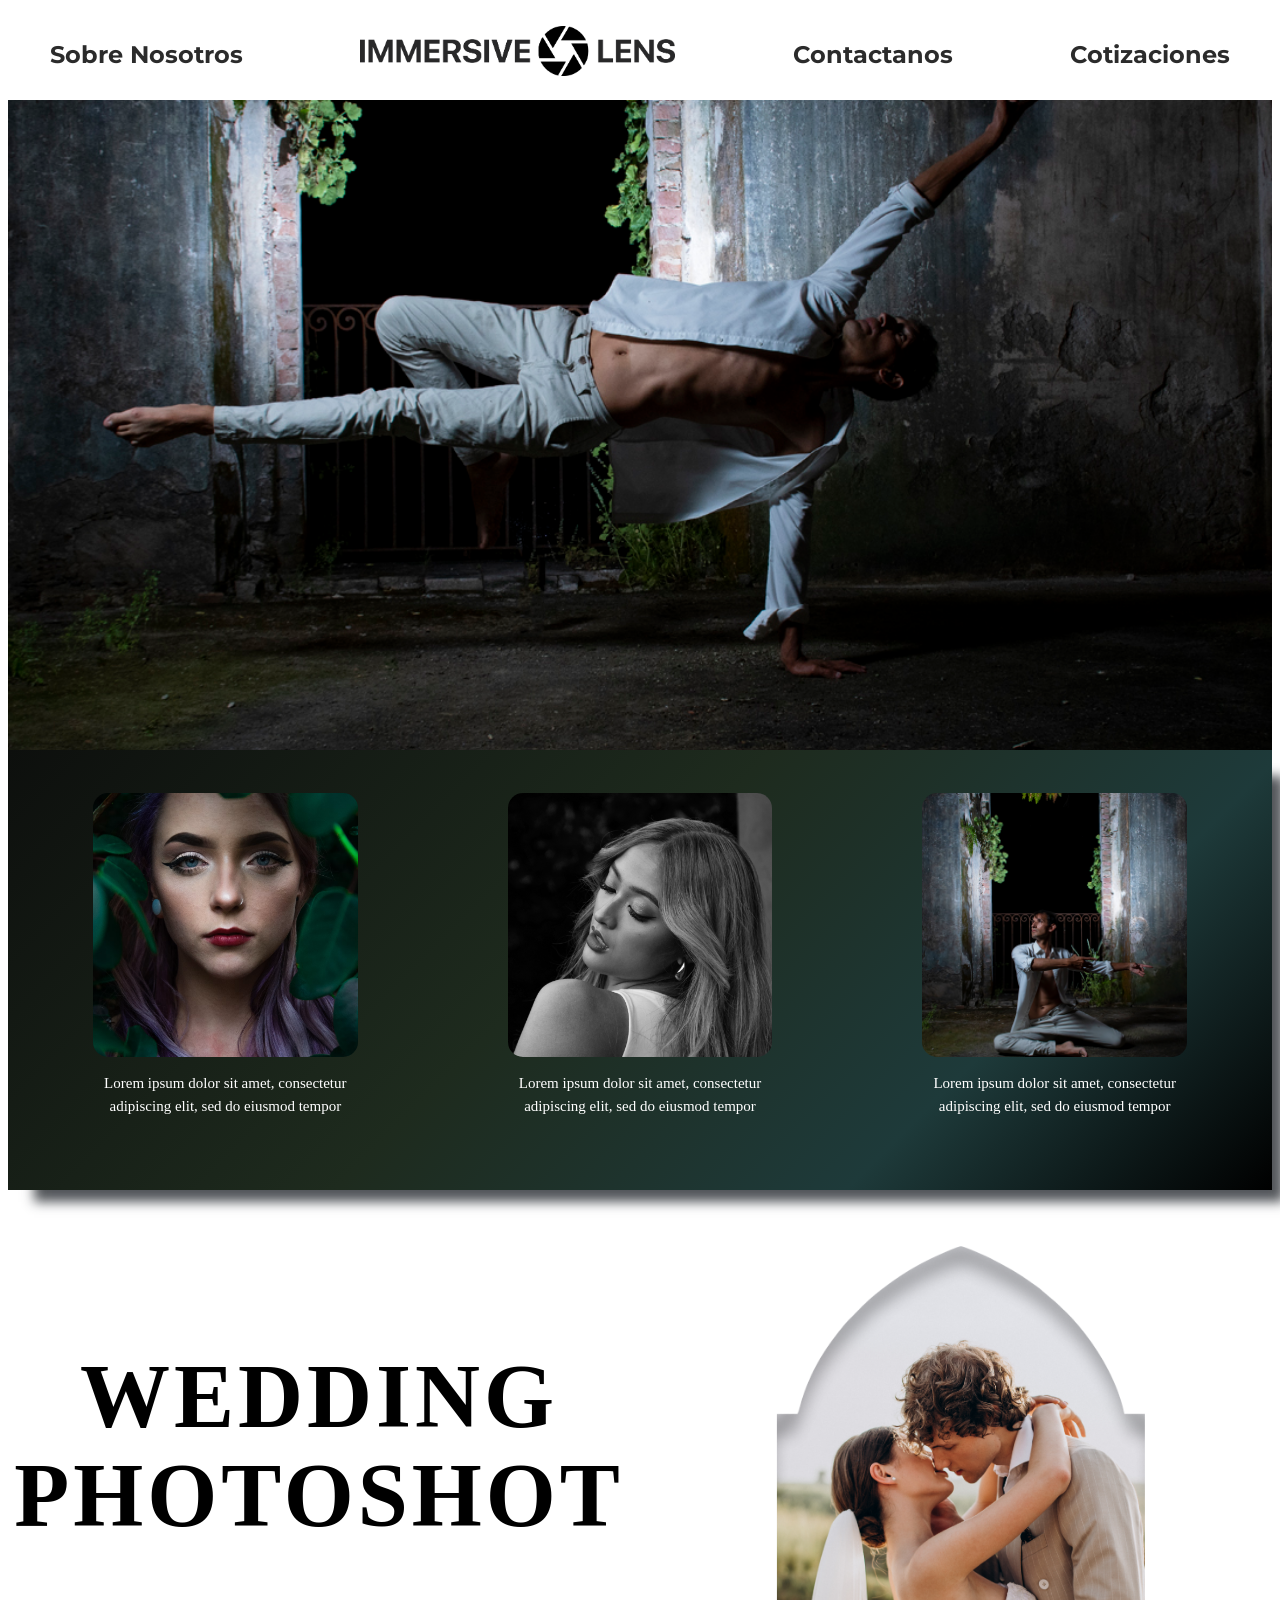
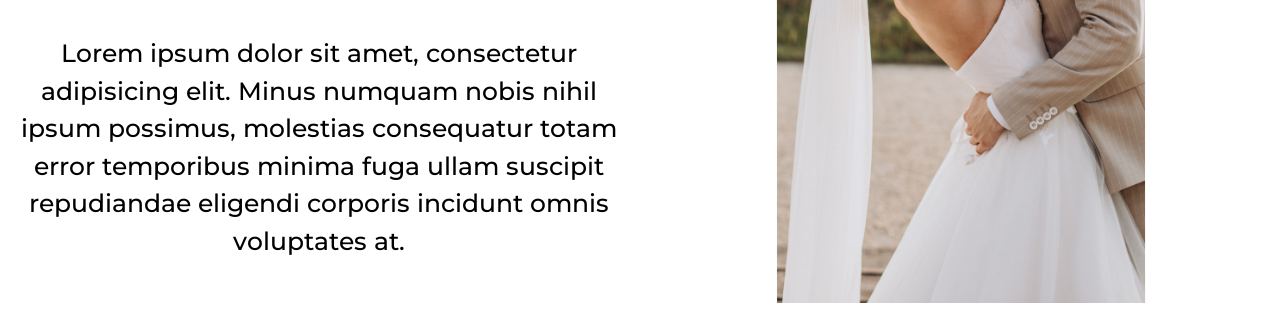
==== index.html @ d69fac25 "actualizacion de fotos" ====
<!DOCTYPE html>
<html lang="es">
<head>
    <meta charset="UTF-8">
    <meta name="viewport" content="width=device-width, initial-scale=1.0">
    <title>Immersive Lens</title>

    <link href="https://fonts.googleapis.com/css2?family=Montserrat:wght@500&display=swap" rel="stylesheet">

    <link rel="preload" href="css/normalize.css" as="style">
    <link rel="stylesheet" href="css/normalize.css">

    <link rel="preconnect" href="https://fonts.googleapis.com">
    <link rel="preconnect" href="https://fonts.gstatic.com" crossorigin>
    <link href="https://fonts.googleapis.com/css2?family=Roboto:ital,wght@0,100..900;1,100..900&display=swap" rel="stylesheet">

    <link rel="preload" href="css/style.css" as="style">
    <link rel="stylesheet" href="css/style.css">
</head>


<body>
        <header class="header">
            <nav class="nav-principal contenedor">
            <a href="Sobre_N.html">Sobre Nosotros</a>
            <a href="index.html">
                <img src="/img/principal/logo-immersive.png" alt="Immersive Lens" class="nav-logo">
            </a>
            <a href="Contactanos.html" class="">Contactanos</a>
            <a href="#">Cotizaciones</a>
            </nav>
         </header>

    <section class="imagen-principal">
        
    </section>

    <main class="centro sombra">
        <section class="centro-division">
            <img src="/img/principal/imagen1.png" alt="Seccion1">
            <p>Lorem ipsum dolor sit amet, consectetur adipiscing elit, sed do eiusmod tempor</p>
        </section>  
        
        <section class="centro-division">
            <img src="img/principal/imagen2.jpeg" alt="Seccion2">
            <p>Lorem ipsum dolor sit amet, consectetur adipiscing elit, sed do eiusmod tempor</p>
        </section>
        
        <section class="centro-division">
            <img src="img/principal/imagen3.jpeg" alt="Seccion3">
            <p>Lorem ipsum dolor sit amet, consectetur adipiscing elit, sed do eiusmod tempor</p>
        </section>
    </main>


    
    <!--Seccion de boda parte baja-->

    <section class="bodas-seccion">
        <div>
            <section class="titulo-abajo">
                    <h1>
                        <span>Wedding</span><br>
                        <span>Photoshot</span>
                    </h1>
            </section>


        <div class="parrafo-photoshot">
            <p>Lorem ipsum dolor sit amet, consectetur adipisicing elit. Minus numquam nobis nihil ipsum possimus, molestias consequatur totam error temporibus minima fuga ullam suscipit repudiandae eligendi corporis incidunt omnis voluptates at.</p>
        </div>
        </div>
        <!--Termina el texto de boda y comienza la imagen-->

        <div class="bodas-imagen">
            <img src="/img/principal/immersive lens boda.png" alt="foto-bodas">
        </div>

    </section>



</body>
</html>


<!--
Para realizar la actualizacion de GitHub
git add .
git commit -m "Mensaje del commit"
git push -u origin main-->
---- css/style.css ----
:root {
    --blanco: #ffffff;
    --oscuro: #212121;
    --verde-olivo: #1E2B1E;
    --gris-carbon: #2B2B2B;
    --beige: #ffffff;
    --verde-letras: #194b19;
}



html {
    background-color: var(--beige);
    font-size: 62.5%;
    box-sizing: border-box;
}


.nav-logo{
    height: 5rem;

}



.nav-principal {
    font-family: 'Montserrat', sans-serif;
    display: flex;
    justify-content: space-between;
    align-items: center;
    padding: 0.8rem 1.5rem;
    font-size: 1rem;
    color: var(--oscuro);
    
}

.nav-principal a{
    color: var(--gris-carbon);
    text-decoration: none;
    font-size: 2.4rem;
    font-weight: 700;
    padding: 1rem;

}

.nav-principal a:hover{
    color: var(--verde-letras);
    text-decoration: underline;

}

/**Pendiente de mover al css correspondinete sobre.css**/


.contenedor{
    max-width: 120rem;
    margin: 0 auto;
}
@media (max-width: 767px) {
    .nav-principal {
        display: grid;
        grid-template-columns: 1fr;
        justify-items: center;
    }

    .nav-principal a:has(.nav-logo) {
        order: -1;
    }

    .nav-principal a {
        padding: 0.75rem;
        text-align: center;
    }
}
@media(min-width:768px){
    .centro {
        display: grid;
        grid-template-columns: 1fr 1fr 1fr;
        column-gap: 2rem;
    }
}




.centro{
    padding: 4rem 3rem;
    margin-bottom: 5rem;
    border-bottom: 0.1rem;
    background-color: var(--oscuro);
    height: 33rem;
    background: linear-gradient(135deg, #0d0f0d 0%, #1e2b1e 45%, #1e3a3a 75%, #000000 100%);
    min-height: 40rem;
    display: flex;

}

.centro-division{
    flex: 1;
    display: flex;
    flex-direction: column;  
    justify-content: center;
    align-items: center;
    text-align: center;
    margin-bottom: 1.5rem;
}

.centro-division img{
    width: 67%;
    height: auto;              
    aspect-ratio: 1 / 1;       
    object-fit: cover;
    border-radius: 1.5rem;     
    display: block;
}

.centro-division p{
    margin-bottom: 1.5rem;
    color: var(--beige);
    font-size: 1.5rem;
    line-height: 1.5;
    max-width: 25rem;
}

.imagen-principal{
    background-image: url("../img/principal/principal-foto.jpeg");
    background-repeat: no-repeat;
    background-size: cover;
    background-position: center;
    height: 65rem;
    position: relative;
    margin: 0;
}

.sombra {
    -webkit-box-shadow: 19px 19px 11px -7px rgba(32,36,42,0.77);
    -moz-box-shadow: 19px 19px 11px -7px rgba(32,36,42,0.77);
    box-shadow: 19px 19px 11px -7px rgba(32,36,42,0.77);
    background-color: var(--blanco);
    padding: 2rem;
}

@media(min-width:768px){
    .bodas-seccion {
        display: grid;
        grid-template-columns: 1fr 1fr;
        column-gap: 2rem;
        place-items: center;
    }
}

.titulo-abajo h1 {
    font-family: "Times New Roman", serif;
    text-align: center;
    font-size: 9rem;
    line-height: 1.1;
    text-transform: uppercase;
    letter-spacing: 0.4rem;
}

.parrafo-photoshot p {
    font-family: "Montserrat", sans-serif;
    text-align: center;
    font-size: 2.5rem;
    font-weight: 500;
    line-height: 1.5;
}

.bodas-imagen{
    position: relative;
    align-items: center;
}

.bodas-imagen img {
    position: relative;
    display: block;
    width: 38rem;
    height: auto;
    object-fit: cover;
}
---- css/style.css ----
:root {
    --blanco: #ffffff;
    --oscuro: #212121;
    --verde-olivo: #1E2B1E;
    --gris-carbon: #2B2B2B;
    --beige: #ffffff;
    --verde-letras: #194b19;
}



html {
    background-color: var(--beige);
    font-size: 62.5%;
    box-sizing: border-box;
}


.nav-logo{
    height: 5rem;

}



.nav-principal {
    font-family: 'Montserrat', sans-serif;
    display: flex;
    justify-content: space-between;
    align-items: center;
    padding: 0.8rem 1.5rem;
    font-size: 1rem;
    color: var(--oscuro);
    
}

.nav-principal a{
    color: var(--gris-carbon);
    text-decoration: none;
    font-size: 2.4rem;
    font-weight: 700;
    padding: 1rem;

}

.nav-principal a:hover{
    color: var(--verde-letras);
    text-decoration: underline;

}

/**Pendiente de mover al css correspondinete sobre.css**/


.contenedor{
    max-width: 120rem;
    margin: 0 auto;
}
@media (max-width: 767px) {
    .nav-principal {
        display: grid;
        grid-template-columns: 1fr;
        justify-items: center;
    }

    .nav-principal a:has(.nav-logo) {
        order: -1;
    }

    .nav-principal a {
        padding: 0.75rem;
        text-align: center;
    }
}
@media(min-width:768px){
    .centro {
        display: grid;
        grid-template-columns: 1fr 1fr 1fr;
        column-gap: 2rem;
    }
}




.centro{
    padding: 4rem 3rem;
    margin-bottom: 5rem;
    border-bottom: 0.1rem;
    background-color: var(--oscuro);
    height: 33rem;
    background: linear-gradient(135deg, #0d0f0d 0%, #1e2b1e 45%, #1e3a3a 75%, #000000 100%);
    min-height: 40rem;
    display: flex;

}

.centro-division{
    flex: 1;
    display: flex;
    flex-direction: column;  
    justify-content: center;
    align-items: center;
    text-align: center;
    margin-bottom: 1.5rem;
}

.centro-division img{
    width: 67%;
    height: auto;              
    aspect-ratio: 1 / 1;       
    object-fit: cover;
    border-radius: 1.5rem;     
    display: block;
}

.centro-division p{
    margin-bottom: 1.5rem;
    color: var(--beige);
    font-size: 1.5rem;
    line-height: 1.5;
    max-width: 25rem;
}

.imagen-principal{
    background-image: url("../img/principal/principal-foto.jpeg");
    background-repeat: no-repeat;
    background-size: cover;
    background-position: center;
    height: 65rem;
    position: relative;
    margin: 0;
}

.sombra {
    -webkit-box-shadow: 19px 19px 11px -7px rgba(32,36,42,0.77);
    -moz-box-shadow: 19px 19px 11px -7px rgba(32,36,42,0.77);
    box-shadow: 19px 19px 11px -7px rgba(32,36,42,0.77);
    background-color: var(--blanco);
    padding: 2rem;
}

@media(min-width:768px){
    .bodas-seccion {
        display: grid;
        grid-template-columns: 1fr 1fr;
        column-gap: 2rem;
        place-items: center;
    }
}

.titulo-abajo h1 {
    font-family: "Times New Roman", serif;
    text-align: center;
    font-size: 9rem;
    line-height: 1.1;
    text-transform: uppercase;
    letter-spacing: 0.4rem;
}

.parrafo-photoshot p {
    font-family: "Montserrat", sans-serif;
    text-align: center;
    font-size: 2.5rem;
    font-weight: 500;
    line-height: 1.5;
}

.bodas-imagen{
    position: relative;
    align-items: center;
}

.bodas-imagen img {
    position: relative;
    display: block;
    width: 38rem;
    height: auto;
    object-fit: cover;
}
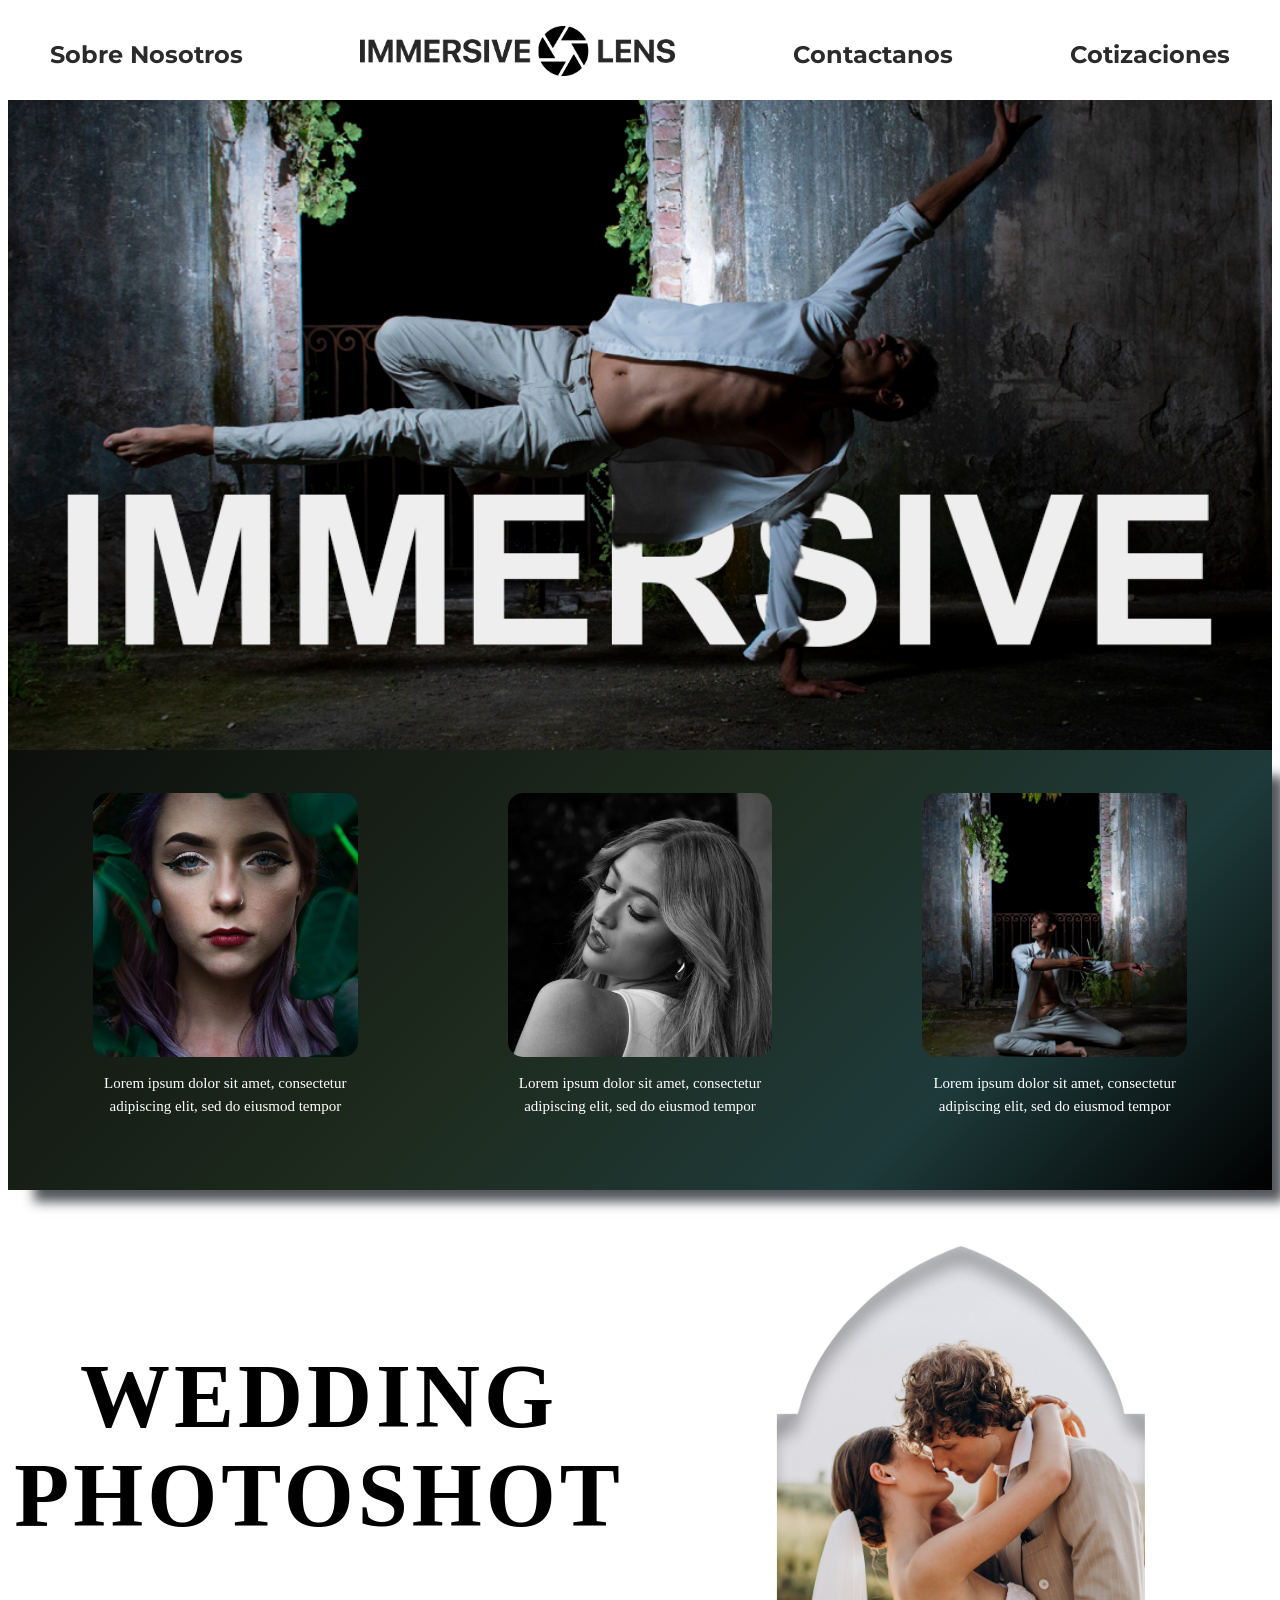
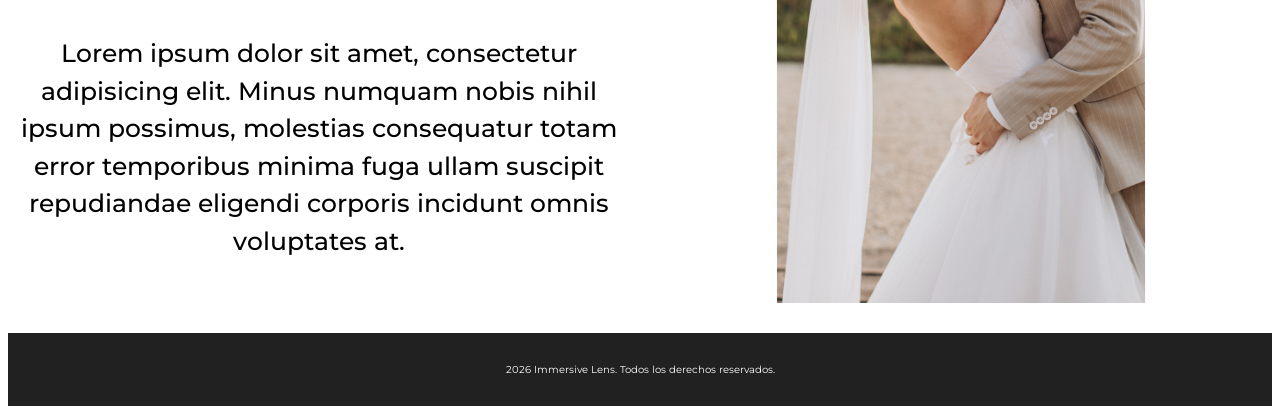
==== commit 241e73fa: "Actualizacion de imagen principal" ====
--- a/index.html
+++ b/index.html
@@ -75,10 +75,16 @@
         <div class="bodas-imagen">
             <img src="/img/principal/immersive lens boda.png" alt="foto-bodas">
         </div>
-
     </section>
 
 
+
+    <footer class="footer-index">
+        <div>
+            <a href=""></a>
+            <p>2026 Immersive Lens. Todos los derechos reservados.</p>
+        </div>
+    </footer>
 
 </body>
 </html>
--- a/css/style.css
+++ b/css/style.css
@@ -49,7 +49,6 @@
 
 }
 
-/**Pendiente de mover al css correspondinete sobre.css**/
 
 
 .contenedor{
@@ -123,11 +122,12 @@
 }
 
 .imagen-principal{
-    background-image: url("../img/principal/principal-foto.jpeg");
+    background-image: url("../img/principal/principal-foto.PNG");
     background-repeat: no-repeat;
     background-size: cover;
     background-position: center;
-    height: 65rem;
+    width: 100%;
+    height: 65rem;   
     position: relative;
     margin: 0;
 }
@@ -179,6 +179,20 @@
     object-fit: cover;
 }
 
+.footer-index{
+  background-color: var(--oscuro);
+  padding: 2rem;
+  margin-top: 3rem;
+  font-size: 1.4rem;
+  font-family: 'Montserrat', sans-serif;
+}
+
+.footer-index p{
+    color: var(--beige);
+    font-size: 1rem;
+    text-align: center;
+}
 
 
 
+
--- a/css/style.css
+++ b/css/style.css
@@ -49,7 +49,6 @@
 
 }
 
-/**Pendiente de mover al css correspondinete sobre.css**/
 
 
 .contenedor{
@@ -123,11 +122,12 @@
 }
 
 .imagen-principal{
-    background-image: url("../img/principal/principal-foto.jpeg");
+    background-image: url("../img/principal/principal-foto.PNG");
     background-repeat: no-repeat;
     background-size: cover;
     background-position: center;
-    height: 65rem;
+    width: 100%;
+    height: 65rem;   
     position: relative;
     margin: 0;
 }
@@ -179,6 +179,20 @@
     object-fit: cover;
 }
 
+.footer-index{
+  background-color: var(--oscuro);
+  padding: 2rem;
+  margin-top: 3rem;
+  font-size: 1.4rem;
+  font-family: 'Montserrat', sans-serif;
+}
+
+.footer-index p{
+    color: var(--beige);
+    font-size: 1rem;
+    text-align: center;
+}
 
 
 
+
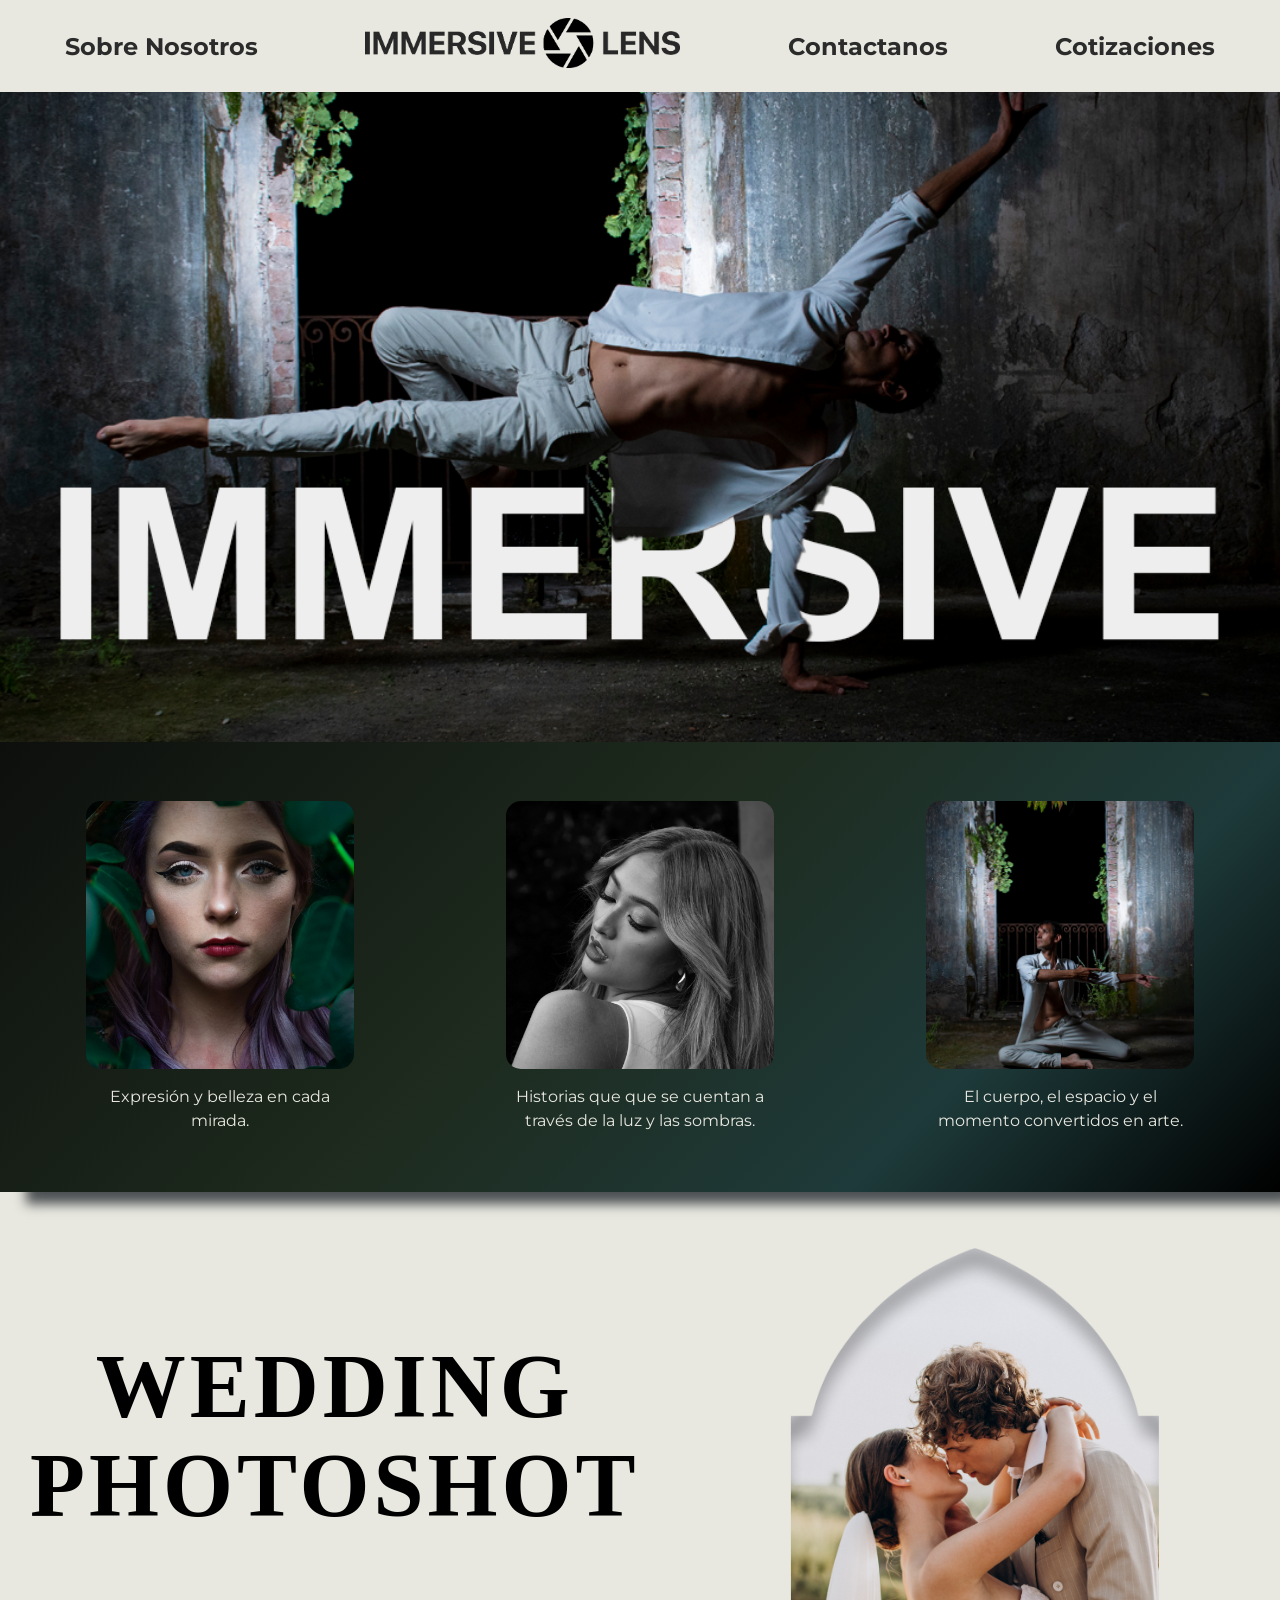
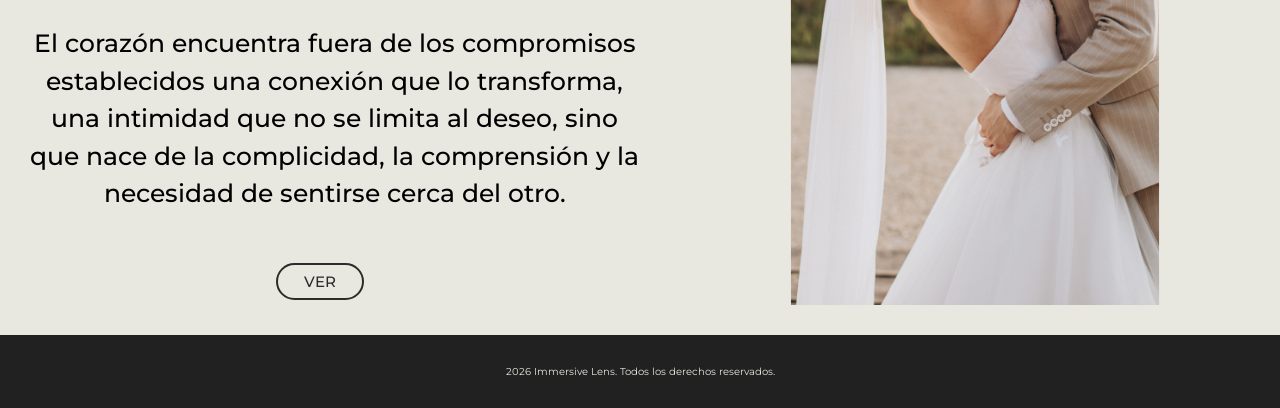
==== commit a5463512: "enlace a 'cotizacion.css'" ====
--- a/index.html
+++ b/index.html
@@ -27,7 +27,7 @@
                 <img src="/img/principal/logo-immersive.png" alt="Immersive Lens" class="nav-logo">
             </a>
             <a href="Contactanos.html" class="">Contactanos</a>
-            <a href="#">Cotizaciones</a>
+            <a href="Cotizacion.html">Cotizaciones</a>
             </nav>
          </header>
 
@@ -38,17 +38,17 @@
     <main class="centro sombra">
         <section class="centro-division">
             <img src="/img/principal/imagen1.png" alt="Seccion1">
-            <p>Lorem ipsum dolor sit amet, consectetur adipiscing elit, sed do eiusmod tempor</p>
+            <p>Expresión y belleza en cada mirada.</p>
         </section>  
         
         <section class="centro-division">
             <img src="img/principal/imagen2.jpeg" alt="Seccion2">
-            <p>Lorem ipsum dolor sit amet, consectetur adipiscing elit, sed do eiusmod tempor</p>
+            <p>Historias que que se cuentan a través de la luz y las sombras.</p>
         </section>
         
         <section class="centro-division">
             <img src="img/principal/imagen3.jpeg" alt="Seccion3">
-            <p>Lorem ipsum dolor sit amet, consectetur adipiscing elit, sed do eiusmod tempor</p>
+            <p>El cuerpo, el espacio y el momento convertidos en arte.</p>
         </section>
     </main>
 
@@ -67,9 +67,15 @@
 
 
         <div class="parrafo-photoshot">
-            <p>Lorem ipsum dolor sit amet, consectetur adipisicing elit. Minus numquam nobis nihil ipsum possimus, molestias consequatur totam error temporibus minima fuga ullam suscipit repudiandae eligendi corporis incidunt omnis voluptates at.</p>
+            <p>El corazón encuentra fuera de los compromisos establecidos una conexión que lo transforma, una intimidad que no se limita al deseo, sino que nace de la complicidad, la comprensión y la necesidad de sentirse cerca del otro.</p>
         </div>
+
+        <section class="ver-mas-boda">
+             <a href="Portafolio-bodas.html" class="ver-mas-boda-boton">VER</a>  
+        </section>
+            
         </div>
+
         <!--Termina el texto de boda y comienza la imagen-->
 
         <div class="bodas-imagen">
--- a/css/style.css
+++ b/css/style.css
@@ -3,8 +3,25 @@
     --oscuro: #212121;
     --verde-olivo: #1E2B1E;
     --gris-carbon: #2B2B2B;
-    --beige: #ffffff;
+    --beige: #E8E8E0;
     --verde-letras: #194b19;
+}
+
+
+*, *::before, *::after {
+    box-sizing: border-box;
+}
+
+html, body {
+    margin: 0;
+    padding: 0;
+    width: 100%;
+}
+
+html, body {
+    margin: 0;
+    padding: 0;
+    width: 100%;
 }
 
 
@@ -89,7 +106,7 @@
     background-color: var(--oscuro);
     height: 33rem;
     background: linear-gradient(135deg, #0d0f0d 0%, #1e2b1e 45%, #1e3a3a 75%, #000000 100%);
-    min-height: 40rem;
+    min-height: 45rem;
     display: flex;
 
 }
@@ -101,7 +118,7 @@
     justify-content: center;
     align-items: center;
     text-align: center;
-    margin-bottom: 1.5rem;
+    margin-top: 1.5rem;
 }
 
 .centro-division img{
@@ -111,12 +128,19 @@
     object-fit: cover;
     border-radius: 1.5rem;     
     display: block;
+    transition: transform 1s cubic-bezier(0.2, 0.6, 0.3, 1);
+}
+
+.centro-division:hover img{
+    transform: scale(1.07);
+
 }
 
 .centro-division p{
+    font-family: "Montserrat", sans-serif;
     margin-bottom: 1.5rem;
     color: var(--beige);
-    font-size: 1.5rem;
+    font-size: 1.6rem;
     line-height: 1.5;
     max-width: 25rem;
 }
@@ -140,11 +164,13 @@
     padding: 2rem;
 }
 
+
+
 @media(min-width:768px){
     .bodas-seccion {
         display: grid;
         grid-template-columns: 1fr 1fr;
-        column-gap: 2rem;
+        column-gap: 3rem;
         place-items: center;
     }
 }
@@ -156,6 +182,7 @@
     line-height: 1.1;
     text-transform: uppercase;
     letter-spacing: 0.4rem;
+    margin-left: 3rem;
 }
 
 .parrafo-photoshot p {
@@ -164,6 +191,7 @@
     font-size: 2.5rem;
     font-weight: 500;
     line-height: 1.5;
+    margin-left: 3rem;
 }
 
 .bodas-imagen{
@@ -179,6 +207,28 @@
     object-fit: cover;
 }
 
+.ver-mas-boda{
+    display: flex;
+    justify-content: center;
+    margin-top: 5rem;
+    width: 100%;
+}
+
+.ver-mas-boda-boton{
+    font-family: 'Montserrat', sans-serif;
+    font-size: 2.5rem;
+    font-weight: 500;
+    display: inline-block;
+    font-size: 1.5rem;
+    padding: 0.7rem 2.6rem;
+    color: var(--gris-carbon);
+    text-decoration: none;
+    text-align: center;
+    border-radius:2.5rem;
+    border: 0.2rem solid var(--gris-carbon);
+}
+
+
 .footer-index{
   background-color: var(--oscuro);
   padding: 2rem;
--- a/css/style.css
+++ b/css/style.css
@@ -3,8 +3,25 @@
     --oscuro: #212121;
     --verde-olivo: #1E2B1E;
     --gris-carbon: #2B2B2B;
-    --beige: #ffffff;
+    --beige: #E8E8E0;
     --verde-letras: #194b19;
+}
+
+
+*, *::before, *::after {
+    box-sizing: border-box;
+}
+
+html, body {
+    margin: 0;
+    padding: 0;
+    width: 100%;
+}
+
+html, body {
+    margin: 0;
+    padding: 0;
+    width: 100%;
 }
 
 
@@ -89,7 +106,7 @@
     background-color: var(--oscuro);
     height: 33rem;
     background: linear-gradient(135deg, #0d0f0d 0%, #1e2b1e 45%, #1e3a3a 75%, #000000 100%);
-    min-height: 40rem;
+    min-height: 45rem;
     display: flex;
 
 }
@@ -101,7 +118,7 @@
     justify-content: center;
     align-items: center;
     text-align: center;
-    margin-bottom: 1.5rem;
+    margin-top: 1.5rem;
 }
 
 .centro-division img{
@@ -111,12 +128,19 @@
     object-fit: cover;
     border-radius: 1.5rem;     
     display: block;
+    transition: transform 1s cubic-bezier(0.2, 0.6, 0.3, 1);
+}
+
+.centro-division:hover img{
+    transform: scale(1.07);
+
 }
 
 .centro-division p{
+    font-family: "Montserrat", sans-serif;
     margin-bottom: 1.5rem;
     color: var(--beige);
-    font-size: 1.5rem;
+    font-size: 1.6rem;
     line-height: 1.5;
     max-width: 25rem;
 }
@@ -140,11 +164,13 @@
     padding: 2rem;
 }
 
+
+
 @media(min-width:768px){
     .bodas-seccion {
         display: grid;
         grid-template-columns: 1fr 1fr;
-        column-gap: 2rem;
+        column-gap: 3rem;
         place-items: center;
     }
 }
@@ -156,6 +182,7 @@
     line-height: 1.1;
     text-transform: uppercase;
     letter-spacing: 0.4rem;
+    margin-left: 3rem;
 }
 
 .parrafo-photoshot p {
@@ -164,6 +191,7 @@
     font-size: 2.5rem;
     font-weight: 500;
     line-height: 1.5;
+    margin-left: 3rem;
 }
 
 .bodas-imagen{
@@ -179,6 +207,28 @@
     object-fit: cover;
 }
 
+.ver-mas-boda{
+    display: flex;
+    justify-content: center;
+    margin-top: 5rem;
+    width: 100%;
+}
+
+.ver-mas-boda-boton{
+    font-family: 'Montserrat', sans-serif;
+    font-size: 2.5rem;
+    font-weight: 500;
+    display: inline-block;
+    font-size: 1.5rem;
+    padding: 0.7rem 2.6rem;
+    color: var(--gris-carbon);
+    text-decoration: none;
+    text-align: center;
+    border-radius:2.5rem;
+    border: 0.2rem solid var(--gris-carbon);
+}
+
+
 .footer-index{
   background-color: var(--oscuro);
   padding: 2rem;
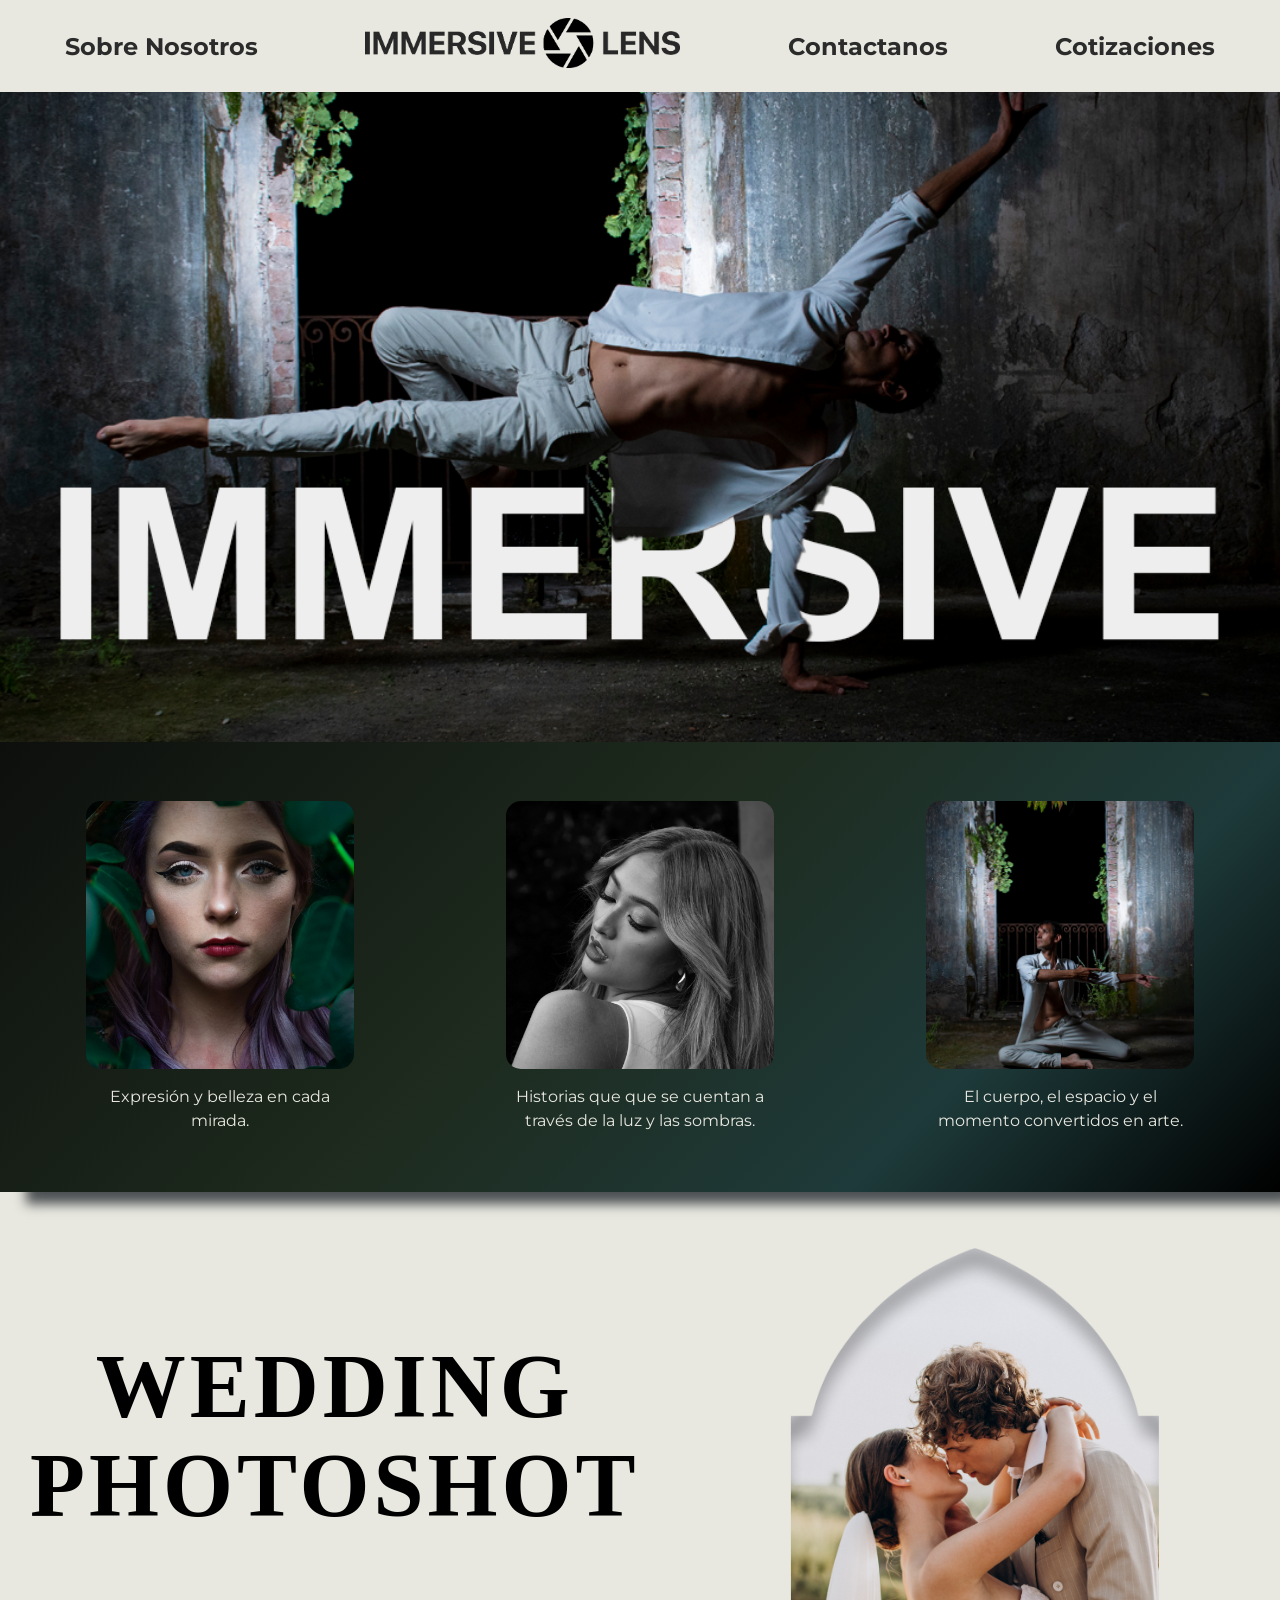
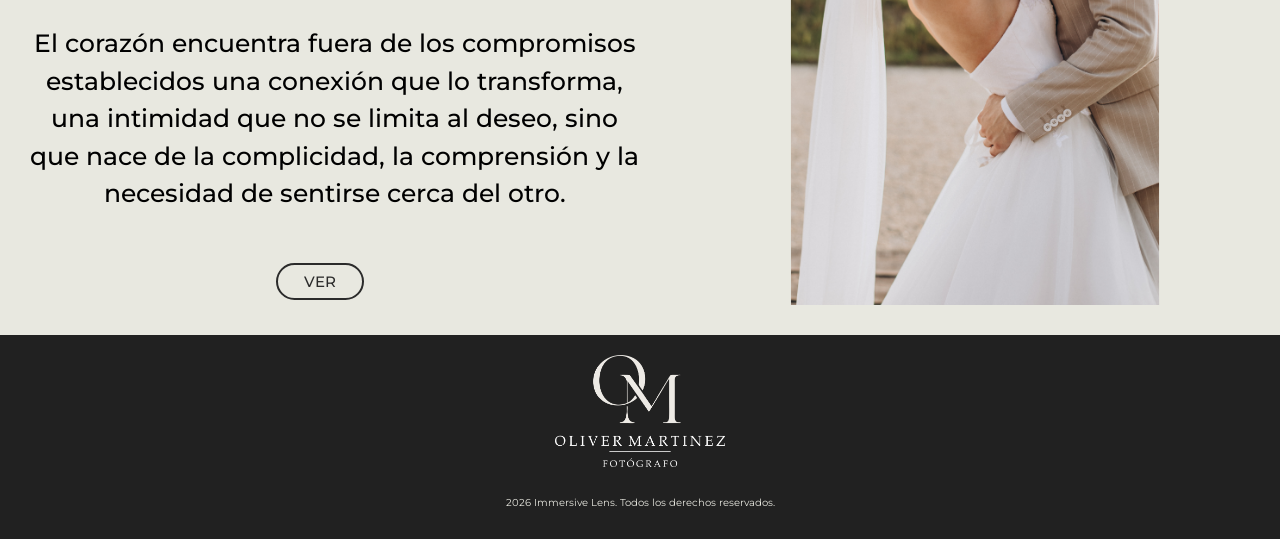
==== commit b22f91ec: "cambios en js y creacion de la pagina de portafolios" ====
--- a/index.html
+++ b/index.html
@@ -37,17 +37,19 @@
 
     <main class="centro sombra">
         <section class="centro-division">
-            <img src="/img/principal/imagen1.png" alt="Seccion1">
+            <a href="Portafolios.html">
+                <img class="imagen-link-portafolios" src="/img/principal/imagen1.png" alt="Seccion1">
+            </a>
             <p>Expresión y belleza en cada mirada.</p>
         </section>  
         
         <section class="centro-division">
-            <img src="img/principal/imagen2.jpeg" alt="Seccion2">
+            <a href="Portafolios.html"><img src="img/principal/imagen2.jpeg" alt="Seccion2"></a>
             <p>Historias que que se cuentan a través de la luz y las sombras.</p>
         </section>
         
         <section class="centro-division">
-            <img src="img/principal/imagen3.jpeg" alt="Seccion3">
+            <a href="Portafolios.html"><img src="img/principal/imagen3.jpeg" alt="Seccion3"></a>
             <p>El cuerpo, el espacio y el momento convertidos en arte.</p>
         </section>
     </main>
@@ -86,7 +88,8 @@
 
 
     <footer class="footer-index">
-        <div>
+        <div class="footer-div">
+            <img class="imagen-oliver" src="/img/principal/oliver martinez blanco.png" alt="Imagen Oliver">
             <a href=""></a>
             <p>2026 Immersive Lens. Todos los derechos reservados.</p>
         </div>
--- a/css/style.css
+++ b/css/style.css
@@ -95,8 +95,6 @@
         column-gap: 2rem;
     }
 }
-
-
 
 
 .centro{
@@ -131,6 +129,7 @@
     transition: transform 1s cubic-bezier(0.2, 0.6, 0.3, 1);
 }
 
+
 .centro-division:hover img{
     transform: scale(1.07);
 
@@ -143,6 +142,12 @@
     font-size: 1.6rem;
     line-height: 1.5;
     max-width: 25rem;
+}
+
+.centro-division a {
+    display: flex;
+    justify-content: center;
+    width: 100%;
 }
 
 .imagen-principal{
@@ -230,11 +235,17 @@
 
 
 .footer-index{
+  
   background-color: var(--oscuro);
   padding: 2rem;
   margin-top: 3rem;
   font-size: 1.4rem;
   font-family: 'Montserrat', sans-serif;
+  
+}
+.footer-div{
+  align-items: center;
+  text-align: center; 
 }
 
 .footer-index p{
@@ -245,4 +256,7 @@
 
 
 
-
+.imagen-oliver{
+    width: 17rem;
+    margin-bottom: 1.5rem;
+}
--- a/css/style.css
+++ b/css/style.css
@@ -95,8 +95,6 @@
         column-gap: 2rem;
     }
 }
-
-
 
 
 .centro{
@@ -131,6 +129,7 @@
     transition: transform 1s cubic-bezier(0.2, 0.6, 0.3, 1);
 }
 
+
 .centro-division:hover img{
     transform: scale(1.07);
 
@@ -143,6 +142,12 @@
     font-size: 1.6rem;
     line-height: 1.5;
     max-width: 25rem;
+}
+
+.centro-division a {
+    display: flex;
+    justify-content: center;
+    width: 100%;
 }
 
 .imagen-principal{
@@ -230,11 +235,17 @@
 
 
 .footer-index{
+  
   background-color: var(--oscuro);
   padding: 2rem;
   margin-top: 3rem;
   font-size: 1.4rem;
   font-family: 'Montserrat', sans-serif;
+  
+}
+.footer-div{
+  align-items: center;
+  text-align: center; 
 }
 
 .footer-index p{
@@ -245,4 +256,7 @@
 
 
 
-
+.imagen-oliver{
+    width: 17rem;
+    margin-bottom: 1.5rem;
+}
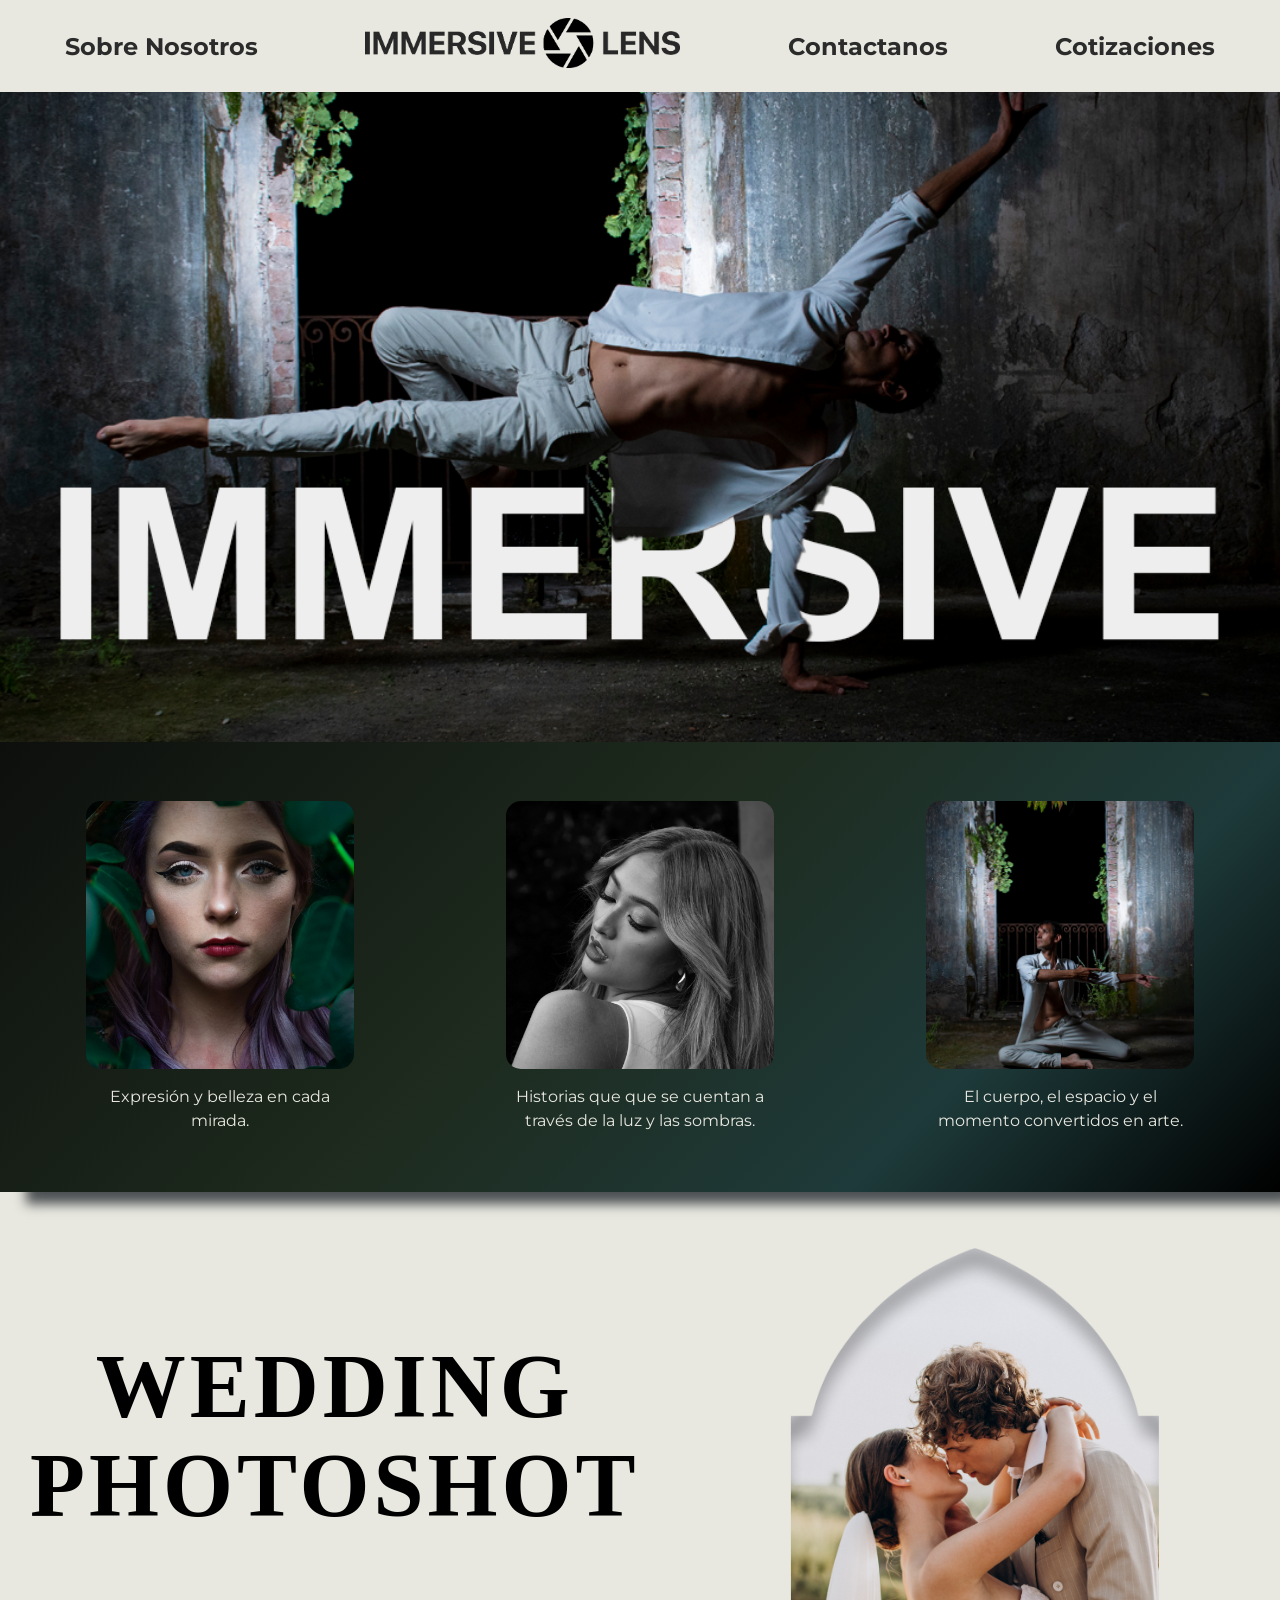
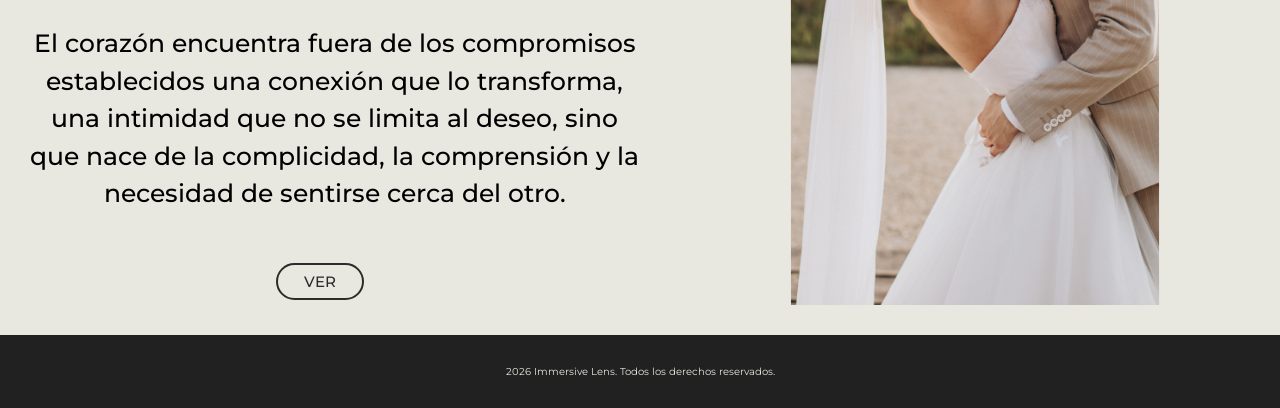
==== commit 9e558518: "primer script" ====
--- a/index.html
+++ b/index.html
@@ -37,19 +37,17 @@
 
     <main class="centro sombra">
         <section class="centro-division">
-            <a href="Portafolios.html">
-                <img class="imagen-link-portafolios" src="/img/principal/imagen1.png" alt="Seccion1">
-            </a>
+            <img src="/img/principal/imagen1.png" alt="Seccion1">
             <p>Expresión y belleza en cada mirada.</p>
         </section>  
         
         <section class="centro-division">
-            <a href="Portafolios.html"><img src="img/principal/imagen2.jpeg" alt="Seccion2"></a>
+            <img src="img/principal/imagen2.jpeg" alt="Seccion2">
             <p>Historias que que se cuentan a través de la luz y las sombras.</p>
         </section>
         
         <section class="centro-division">
-            <a href="Portafolios.html"><img src="img/principal/imagen3.jpeg" alt="Seccion3"></a>
+            <img src="img/principal/imagen3.jpeg" alt="Seccion3">
             <p>El cuerpo, el espacio y el momento convertidos en arte.</p>
         </section>
     </main>
@@ -88,12 +86,14 @@
 
 
     <footer class="footer-index">
-        <div class="footer-div">
-            <img class="imagen-oliver" src="/img/principal/oliver martinez blanco.png" alt="Imagen Oliver">
+        <div>
             <a href=""></a>
             <p>2026 Immersive Lens. Todos los derechos reservados.</p>
         </div>
     </footer>
+
+    <script src="JS contacto.js"></script>
+
 
 </body>
 </html>
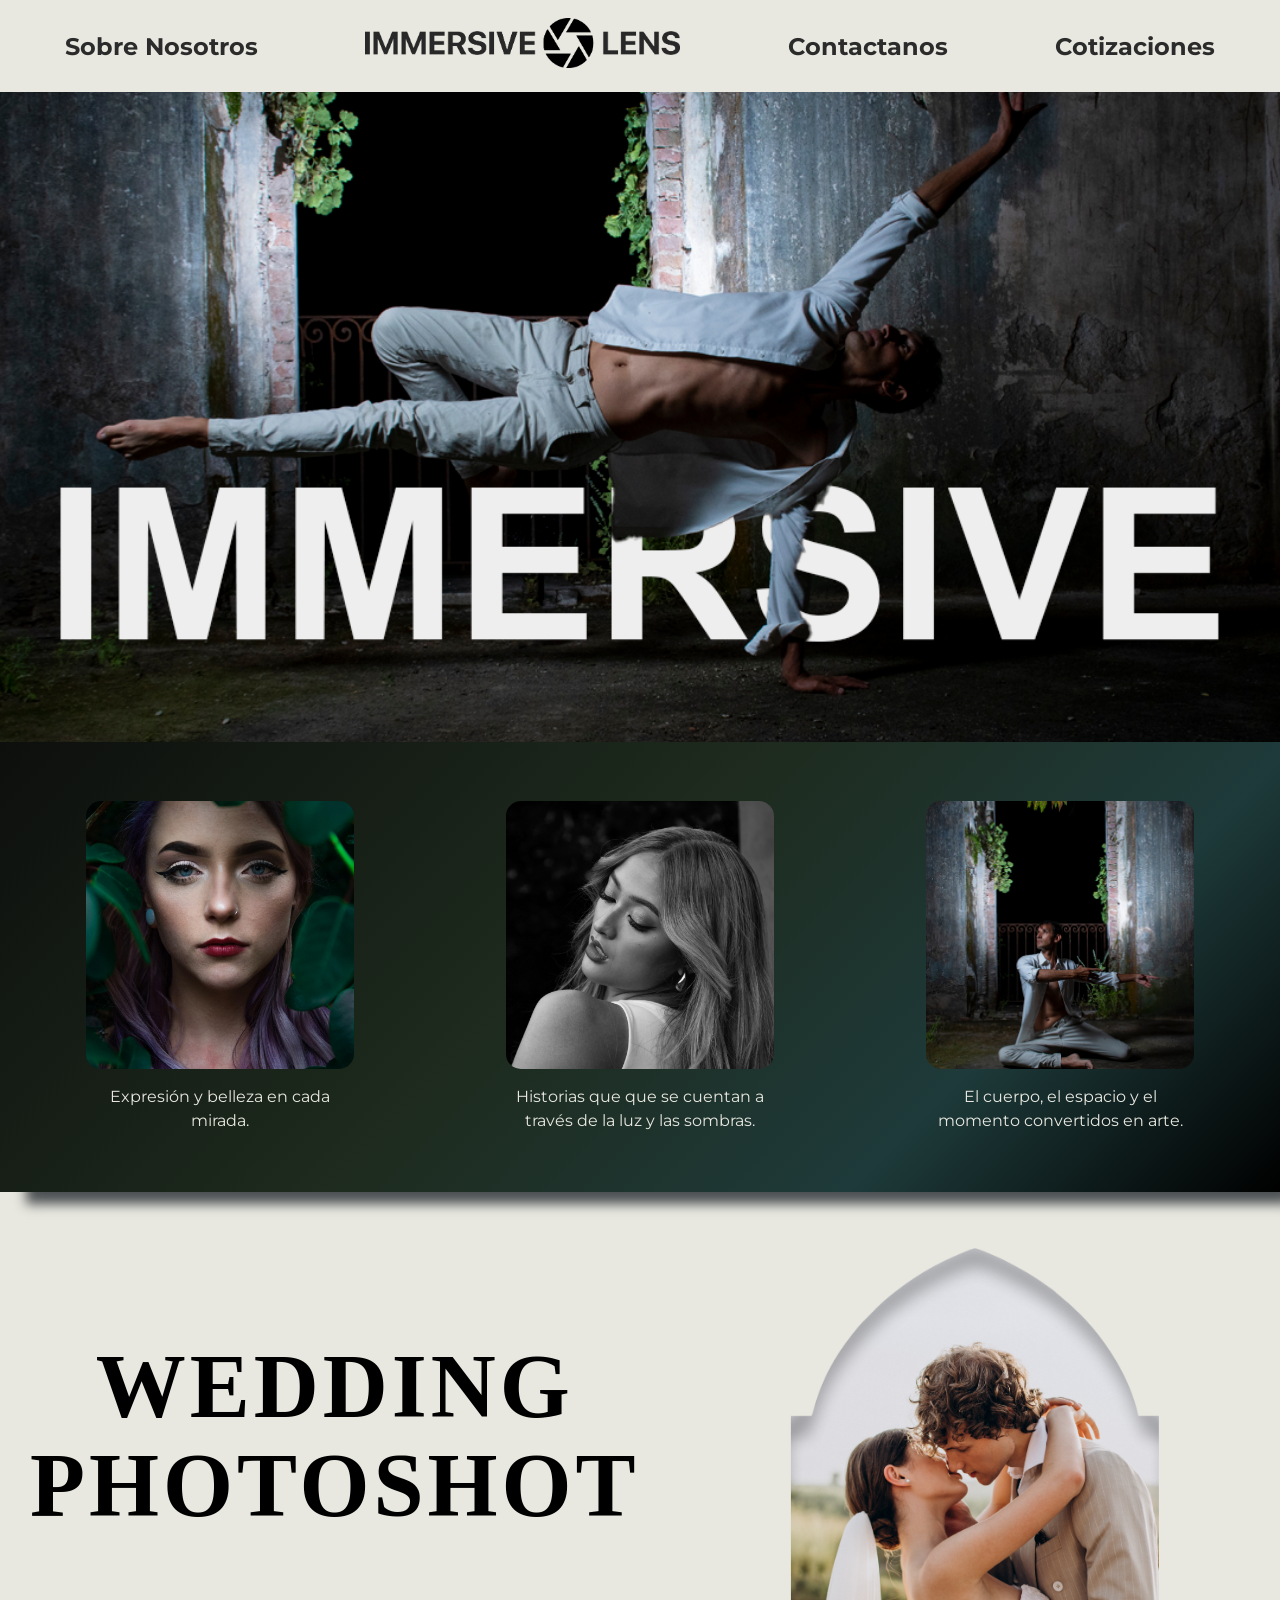
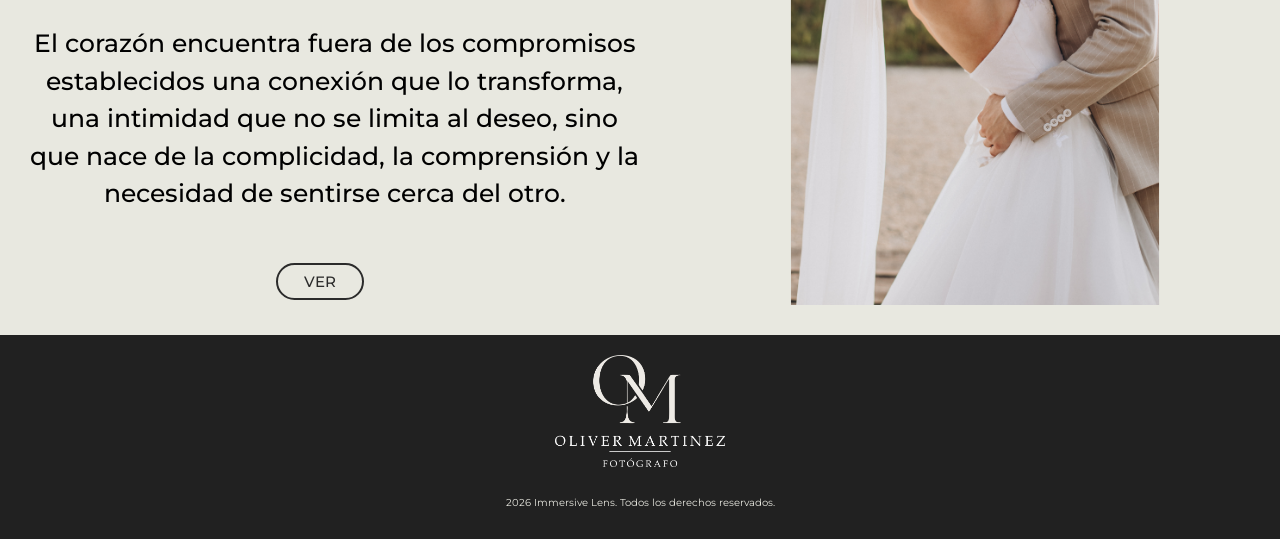
==== commit a7287ca9: "Merge branch 'main' of https://github.com/Leo22nero/Programacion-web-Proyecto-U1" ====
--- a/index.html
+++ b/index.html
@@ -37,17 +37,19 @@
 
     <main class="centro sombra">
         <section class="centro-division">
-            <img src="/img/principal/imagen1.png" alt="Seccion1">
+            <a href="Portafolios.html">
+                <img class="imagen-link-portafolios" src="/img/principal/imagen1.png" alt="Seccion1">
+            </a>
             <p>Expresión y belleza en cada mirada.</p>
         </section>  
         
         <section class="centro-division">
-            <img src="img/principal/imagen2.jpeg" alt="Seccion2">
+            <a href="Portafolios.html"><img src="img/principal/imagen2.jpeg" alt="Seccion2"></a>
             <p>Historias que que se cuentan a través de la luz y las sombras.</p>
         </section>
         
         <section class="centro-division">
-            <img src="img/principal/imagen3.jpeg" alt="Seccion3">
+            <a href="Portafolios.html"><img src="img/principal/imagen3.jpeg" alt="Seccion3"></a>
             <p>El cuerpo, el espacio y el momento convertidos en arte.</p>
         </section>
     </main>
@@ -86,7 +88,8 @@
 
 
     <footer class="footer-index">
-        <div>
+        <div class="footer-div">
+            <img class="imagen-oliver" src="/img/principal/oliver martinez blanco.png" alt="Imagen Oliver">
             <a href=""></a>
             <p>2026 Immersive Lens. Todos los derechos reservados.</p>
         </div>
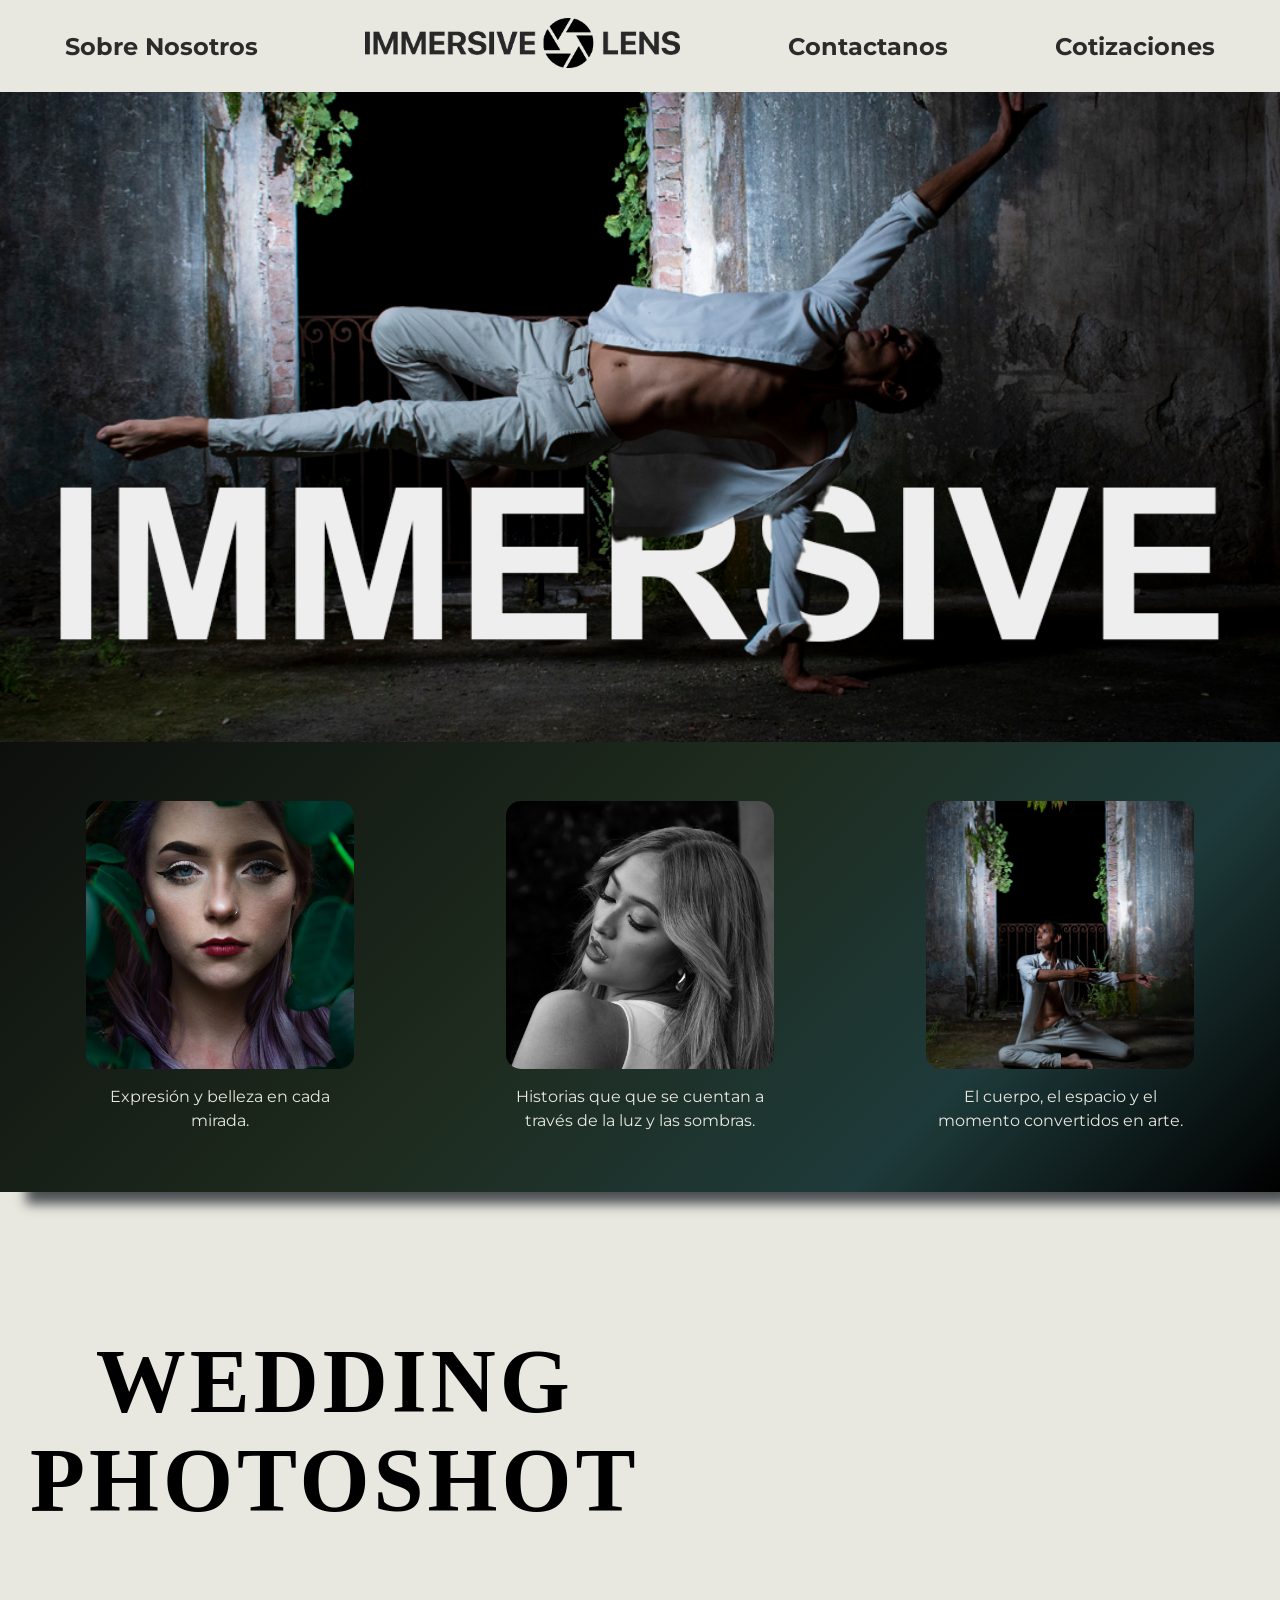
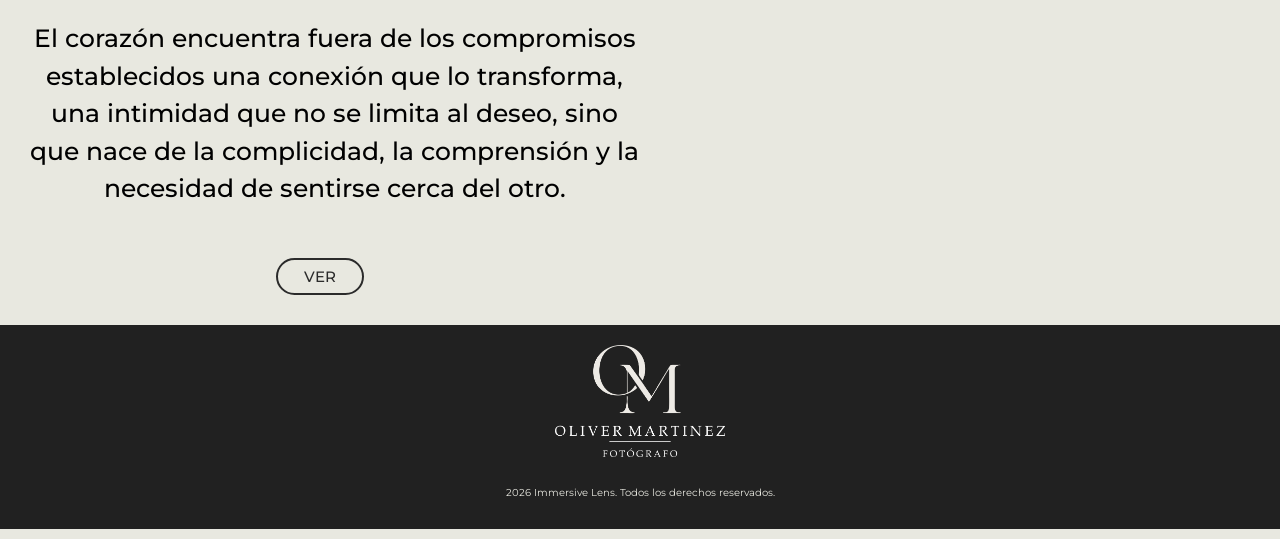
==== commit 44c040bc: "responsividad parte bodas" ====
--- a/index.html
+++ b/index.html
@@ -59,7 +59,7 @@
     <!--Seccion de boda parte baja-->
 
     <section class="bodas-seccion">
-        <div>
+        <div class="bodas-contenido">
             <section class="titulo-abajo">
                     <h1>
                         <span>Wedding</span><br>
@@ -73,7 +73,7 @@
         </div>
 
         <section class="ver-mas-boda">
-             <a href="Portafolio-bodas.html" class="ver-mas-boda-boton">VER</a>  
+             <a href="Portafolios.html" class="ver-mas-boda-boton">VER</a>  
         </section>
             
         </div>
@@ -81,7 +81,16 @@
         <!--Termina el texto de boda y comienza la imagen-->
 
         <div class="bodas-imagen">
-            <img src="/img/principal/immersive lens boda.png" alt="foto-bodas">
+            <picture>
+                <!--Resposividad de la parte de bodas-->
+
+                <source
+                    media="(max-width: 768px)" 
+                    srcset="/img/principal/bodas-respo.jpg">
+            
+                <img src="/img/principal/immersive lens boda.png" alt="foto-bodas">
+            
+        </picture>
         </div>
     </section>
 
--- a/css/style.css
+++ b/css/style.css
@@ -72,7 +72,8 @@
     max-width: 120rem;
     margin: 0 auto;
 }
-@media (max-width: 767px) {
+
+@media (max-width: 768px) {
     .nav-principal {
         display: grid;
         grid-template-columns: 1fr;
@@ -88,12 +89,14 @@
         text-align: center;
     }
 }
+
 @media(min-width:768px){
     .centro {
         display: grid;
         grid-template-columns: 1fr 1fr 1fr;
         column-gap: 2rem;
     }
+    
 }
 
 
@@ -259,4 +262,67 @@
 .imagen-oliver{
     width: 17rem;
     margin-bottom: 1.5rem;
-}+}
+
+
+@media (max-width: 768px) {
+
+    .centro {
+        display: grid;
+        grid-template-columns: 1fr;
+        row-gap: 3rem;
+        height: auto;
+        min-height: auto;
+        padding: 3rem 1.5rem;
+    }
+
+    .centro-division {
+        width: 100%;
+        margin-top: 0;
+    }
+
+    .centro-division img {
+        width: 55%;
+        max-width: 20rem;
+    }
+
+}
+
+/*Bodas seccion resposividad*/
+
+@media(max-width: 768px){
+
+    .bodas-seccion {
+        grid-template-columns: 1fr;
+        gap: 2rem;
+        padding: 3rem 1.5rem;
+    }
+
+    .titulo-abajo h1 {
+        font-size: 5rem;
+        margin-bottom: 1.5rem;
+    }
+
+    .parrafo-photoshot p {
+        font-size: 1.7rem;
+        justify-content:space-evenly;
+    }
+
+    .bodas-imagen picture{
+        margin-top: 2rem;
+        display: flex;
+        justify-content: center;
+        width: 100%;
+    }
+
+    .bodas-imagen img {
+        width: 85%;
+        max-width:35rem;
+        height: auto;
+        object-fit: cover;
+    }
+
+}
+
+/*Footer parte baja*/
+
--- a/css/style.css
+++ b/css/style.css
@@ -72,7 +72,8 @@
     max-width: 120rem;
     margin: 0 auto;
 }
-@media (max-width: 767px) {
+
+@media (max-width: 768px) {
     .nav-principal {
         display: grid;
         grid-template-columns: 1fr;
@@ -88,12 +89,14 @@
         text-align: center;
     }
 }
+
 @media(min-width:768px){
     .centro {
         display: grid;
         grid-template-columns: 1fr 1fr 1fr;
         column-gap: 2rem;
     }
+    
 }
 
 
@@ -259,4 +262,67 @@
 .imagen-oliver{
     width: 17rem;
     margin-bottom: 1.5rem;
-}+}
+
+
+@media (max-width: 768px) {
+
+    .centro {
+        display: grid;
+        grid-template-columns: 1fr;
+        row-gap: 3rem;
+        height: auto;
+        min-height: auto;
+        padding: 3rem 1.5rem;
+    }
+
+    .centro-division {
+        width: 100%;
+        margin-top: 0;
+    }
+
+    .centro-division img {
+        width: 55%;
+        max-width: 20rem;
+    }
+
+}
+
+/*Bodas seccion resposividad*/
+
+@media(max-width: 768px){
+
+    .bodas-seccion {
+        grid-template-columns: 1fr;
+        gap: 2rem;
+        padding: 3rem 1.5rem;
+    }
+
+    .titulo-abajo h1 {
+        font-size: 5rem;
+        margin-bottom: 1.5rem;
+    }
+
+    .parrafo-photoshot p {
+        font-size: 1.7rem;
+        justify-content:space-evenly;
+    }
+
+    .bodas-imagen picture{
+        margin-top: 2rem;
+        display: flex;
+        justify-content: center;
+        width: 100%;
+    }
+
+    .bodas-imagen img {
+        width: 85%;
+        max-width:35rem;
+        height: auto;
+        object-fit: cover;
+    }
+
+}
+
+/*Footer parte baja*/
+
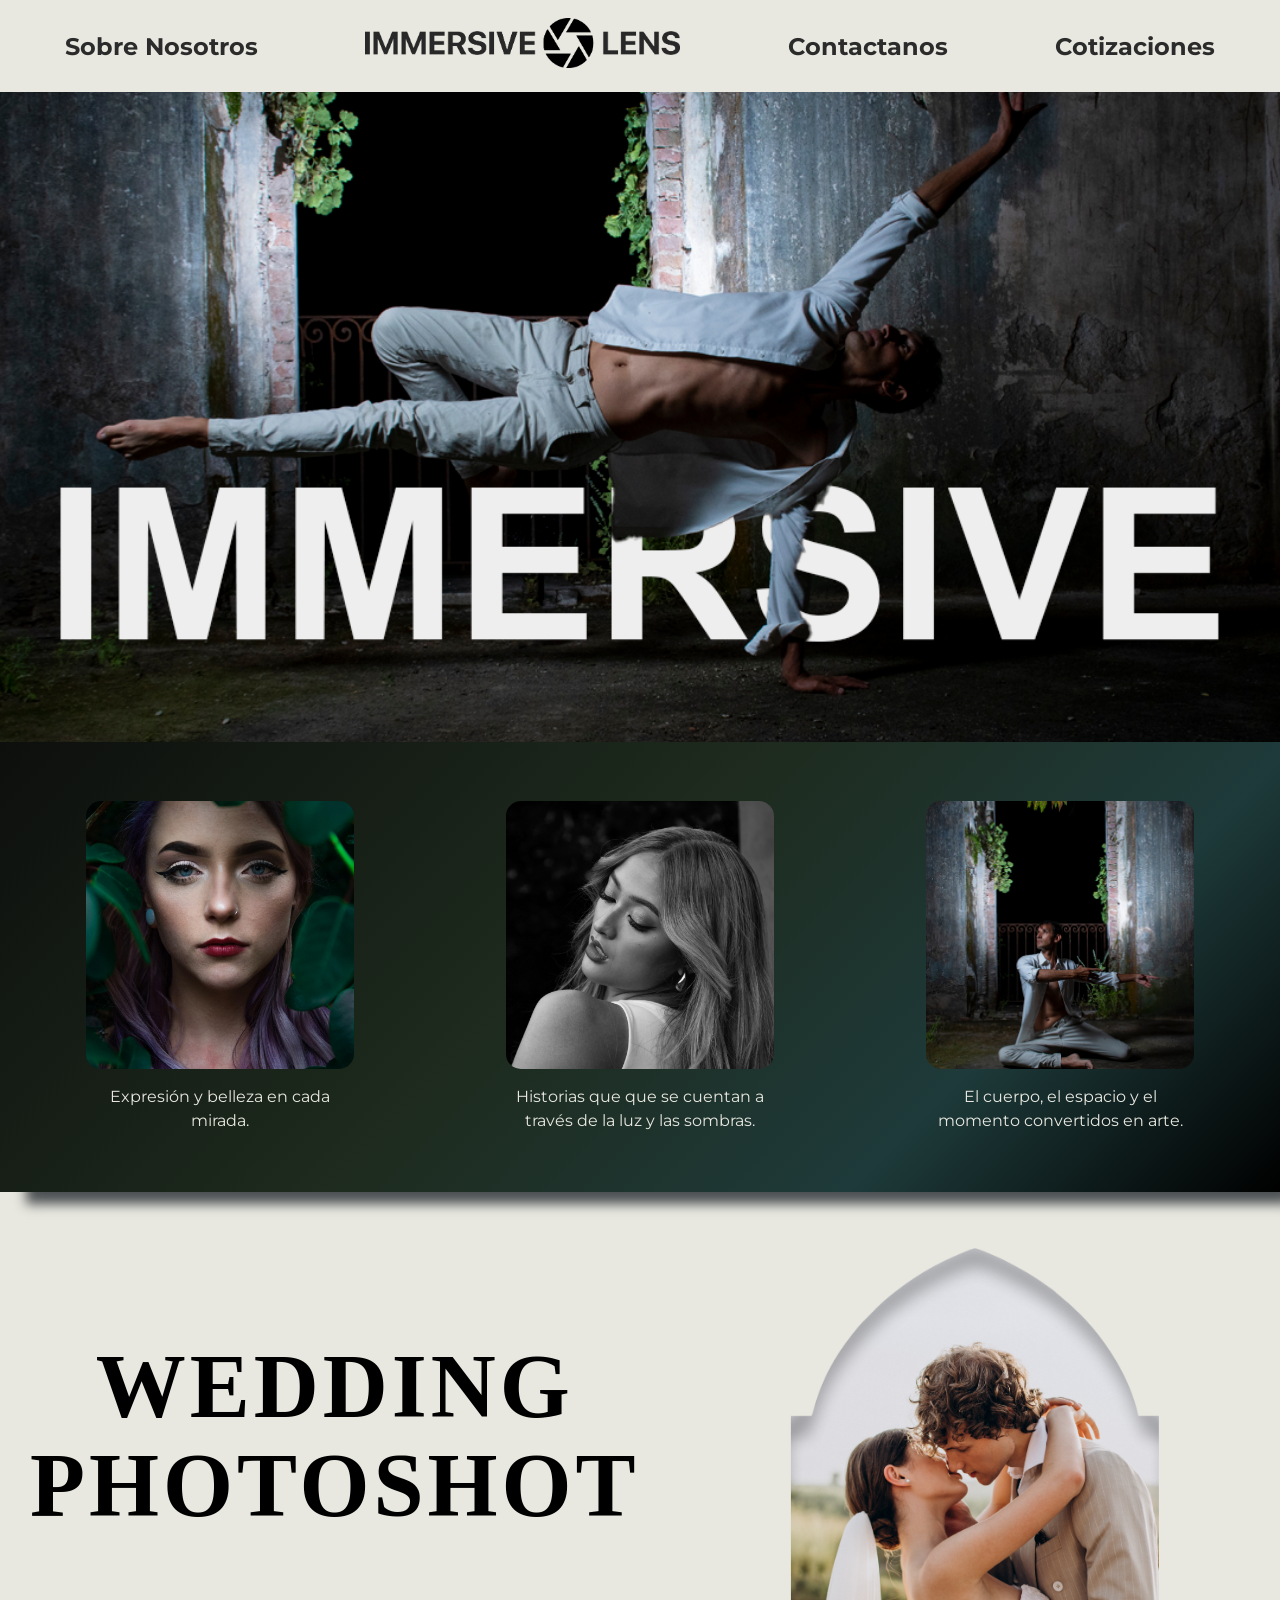
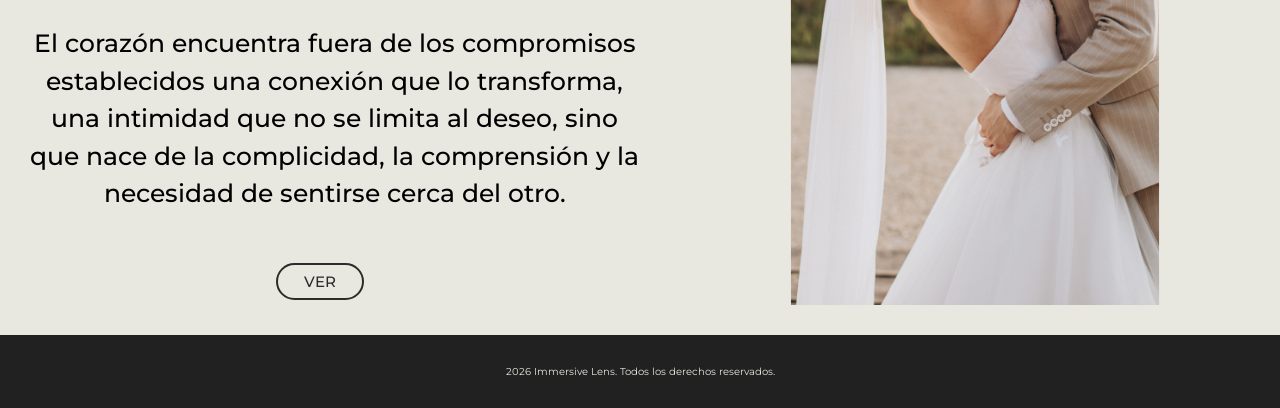
==== commit 8053feca: "agregar cotizaciones" ====
--- a/index.html
+++ b/index.html
@@ -27,7 +27,7 @@
                 <img src="/img/principal/logo-immersive.png" alt="Immersive Lens" class="nav-logo">
             </a>
             <a href="Contactanos.html" class="">Contactanos</a>
-            <a href="Cotizacion.html">Cotizaciones</a>
+            <a href="#">Cotizaciones</a>
             </nav>
          </header>
 
@@ -37,19 +37,17 @@
 
     <main class="centro sombra">
         <section class="centro-division">
-            <a href="Portafolios.html">
-                <img class="imagen-link-portafolios" src="/img/principal/imagen1.png" alt="Seccion1">
-            </a>
+            <img src="/img/principal/imagen1.png" alt="Seccion1">
             <p>Expresión y belleza en cada mirada.</p>
         </section>  
         
         <section class="centro-division">
-            <a href="Portafolios.html"><img src="img/principal/imagen2.jpeg" alt="Seccion2"></a>
+            <img src="img/principal/imagen2.jpeg" alt="Seccion2">
             <p>Historias que que se cuentan a través de la luz y las sombras.</p>
         </section>
         
         <section class="centro-division">
-            <a href="Portafolios.html"><img src="img/principal/imagen3.jpeg" alt="Seccion3"></a>
+            <img src="img/principal/imagen3.jpeg" alt="Seccion3">
             <p>El cuerpo, el espacio y el momento convertidos en arte.</p>
         </section>
     </main>
@@ -59,7 +57,7 @@
     <!--Seccion de boda parte baja-->
 
     <section class="bodas-seccion">
-        <div class="bodas-contenido">
+        <div>
             <section class="titulo-abajo">
                     <h1>
                         <span>Wedding</span><br>
@@ -73,7 +71,7 @@
         </div>
 
         <section class="ver-mas-boda">
-             <a href="Portafolios.html" class="ver-mas-boda-boton">VER</a>  
+             <a href="Portafolio-bodas.html" class="ver-mas-boda-boton">VER</a>  
         </section>
             
         </div>
@@ -81,32 +79,19 @@
         <!--Termina el texto de boda y comienza la imagen-->
 
         <div class="bodas-imagen">
-            <picture>
-                <!--Resposividad de la parte de bodas-->
-
-                <source
-                    media="(max-width: 768px)" 
-                    srcset="/img/principal/bodas-respo.jpg">
-            
-                <img src="/img/principal/immersive lens boda.png" alt="foto-bodas">
-            
-        </picture>
+            <img src="/img/principal/immersive lens boda.png" alt="foto-bodas">
         </div>
     </section>
 
 
 
     <footer class="footer-index">
-        <div class="footer-div">
-            <img class="imagen-oliver" src="/img/principal/oliver martinez blanco.png" alt="Imagen Oliver">
+        <div>
             <a href=""></a>
             <p>2026 Immersive Lens. Todos los derechos reservados.</p>
         </div>
     </footer>
-
-    <script src="JS contacto.js"></script>
-
-
+    <script src="js/script.js"></script>
 </body>
 </html>
 
--- a/css/style.css
+++ b/css/style.css
@@ -290,7 +290,7 @@
 
 /*Bodas seccion resposividad*/
 
-@media(max-width: 768px){
+@media(max-width: 750px){
 
     .bodas-seccion {
         grid-template-columns: 1fr;
--- a/css/style.css
+++ b/css/style.css
@@ -290,7 +290,7 @@
 
 /*Bodas seccion resposividad*/
 
-@media(max-width: 768px){
+@media(max-width: 750px){
 
     .bodas-seccion {
         grid-template-columns: 1fr;
